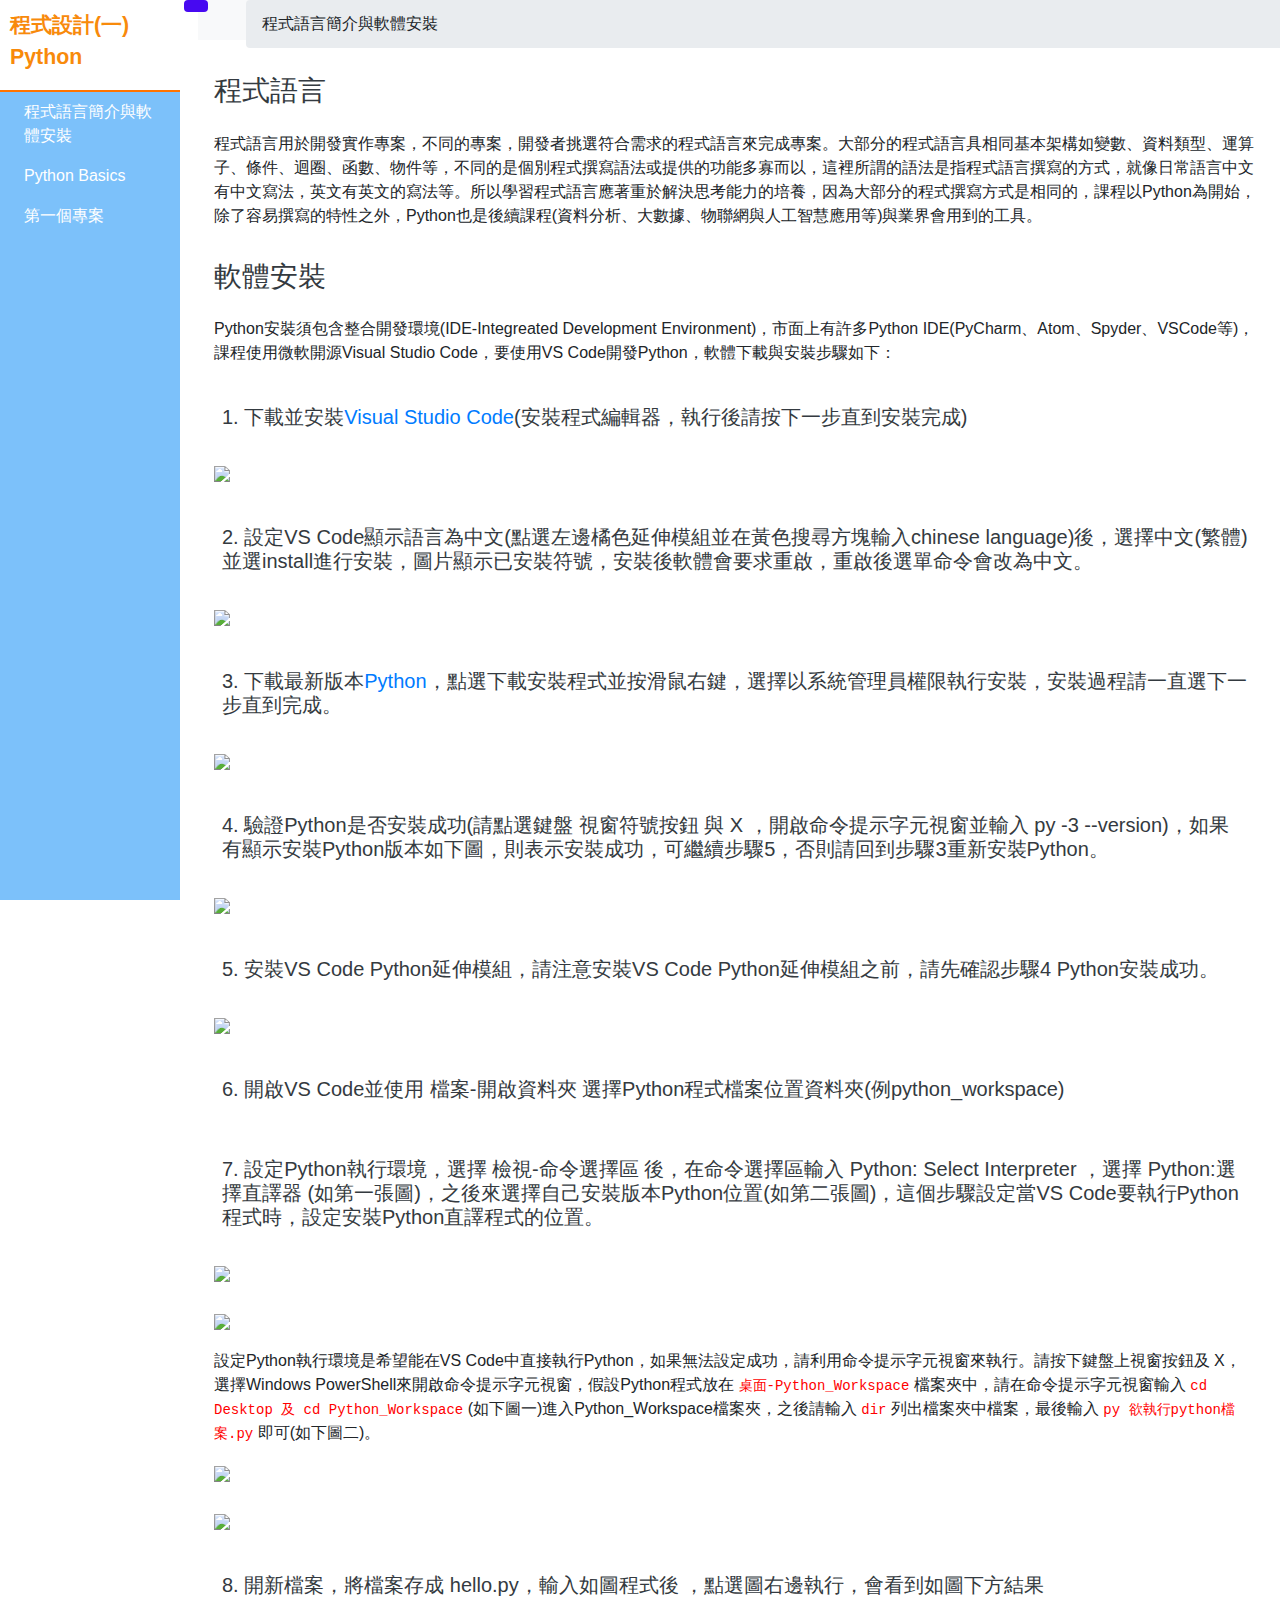
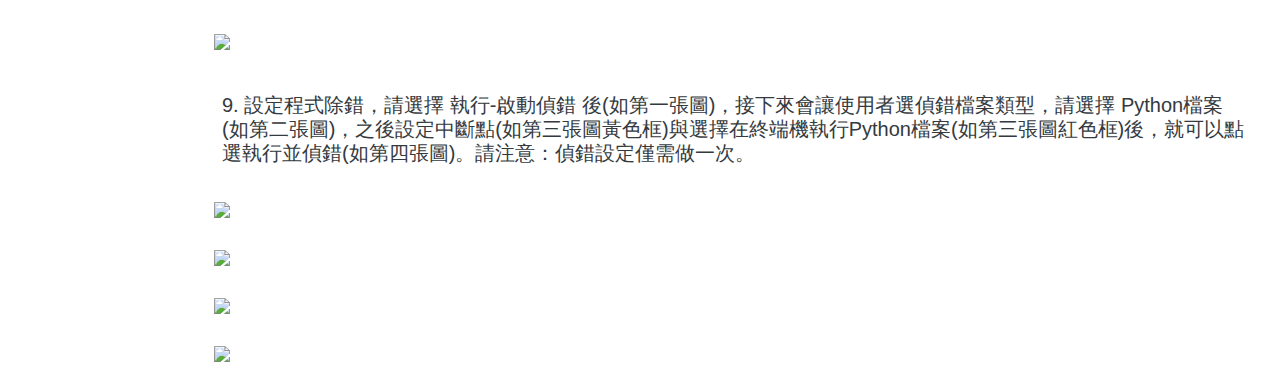
==== index.html @ 4d3f1aab "Add files via upload" ====
<!DOCTYPE html>
<html>
  <head>
    <meta charset="UTF-8" />
    <meta name="viewport" content="width=device-width, initial-scale=1.0" />
    <title>程式設計(一)</title>
    <link href="../css/bootstrap.min.css" rel="stylesheet"/>
    <link href="../css/all.min.css" rel="stylesheet"/>
    <link rel="stylesheet" href="css/style.css" />
  </head>

  <body>

    <!-- Side-Nav -->
    <div class="side-navbar active-nav d-flex justify-content-between flex-wrap flex-column" id="sidebar">
      <ul class="nav flex-column text-white w-100">
        <li class="nav-item" style="background-color: #fff;padding-left:10px;padding-top:10px;border-bottom: rgb(255, 115, 0) 2px solid;font-size: 16pt;">
          <p style="color:rgb(248, 138, 11);font-weight: 700;">程式設計(一)<br/>Python</p>
        </li>
        <li class="mx-2">
          <span class="menuitem"><a href="index.html" class="nav-link">程式語言簡介與軟體安裝</a></span>
        </li>
        <li class="nav-item">
          <div class="nav-link" href="#topic1" class="nav-item" data-bs-toggle="collapse" aria-expanded="false" aria-controls="topic1">
            <span class="mx-2">Python Basics</span>
            <i class="fas fa-angle-right"></i>
          </div>
          <div class="collapse" id="topic1">
            <ul>
              <li class="menuitem"><a class="nav-link" href="basics.html">Python語法、變數、資料類型與運算子</a></li>
            </ul>
            <ul>
              <li class="menuitem"><a class="nav-link" href="datatypefunctions.html">資料類型操作</a></li>
            </ul>
            <ul>
              <li class="menuitem"><a class="nav-link" href="progio-logics.html">程式輸入輸出、循序、條件與迴圈邏輯</a></li>
            </ul>
            <ul>
              <li class="menuitem"><a class="nav-link" href="#">函數、lambda函數與模組</a></li>
            </ul>
            <ul>
              <li class="menuitem"><a class="nav-link" href="#">物件、類別</a></li>
            </ul>
          </div>
        </li>     
        
        <li href="#" class="nav-link">
          <i class="fas fa-file"></i>
          <span class="mx-2">第一個專案</span>
        </li>
      </ul>
    </div>


    <!-- Main Wrapper -->
    <div class="p-2 my-container active-cont">
      <!-- Breadcrumb -->
      <div class="bg-light px-5" aria-label="breadcrumb" style="height:40px;position:fixed;width:100%;top:0;">
        <a class="btn border-0" id="menu-btn" style="position:fixed"><i class="fas fa-bars"></i></a>
        <ol class="breadcrumb">
          <li class="breadcrumb-item">程式語言簡介與軟體安裝</li>
        </ol>
      </div>
      <!--End Top Nav -->

      <!-- main page -->
      <div style="margin-top:50px;">
        <h3 class="text-dark p-3">程式語言</h3>
        <p class="px-3">
          程式語言用於開發實作專案，不同的專案，開發者挑選符合需求的程式語言來完成專案。大部分的程式語言具相同基本架構如變數、資料類型、運算子、條件、迴圈、函數、物件等，不同的是個別程式撰寫語法或提供的功能多寡而以，這裡所謂的語法是指程式語言撰寫的方式，就像日常語言中文有中文寫法，英文有英文的寫法等。所以學習程式語言應著重於解決思考能力的培養，因為大部分的程式撰寫方式是相同的，課程以Python為開始，除了容易撰寫的特性之外，Python也是後續課程(資料分析、大數據、物聯網與人工智慧應用等)與業界會用到的工具。
        </p>
        <h3 class="text-dark p-3">軟體安裝</h3>
        <p class="px-3">
          Python安裝須包含整合開發環境(IDE-Integreated Development Environment)，市面上有許多Python IDE(PyCharm、Atom、Spyder、VSCode等)，課程使用微軟開源Visual Studio Code，要使用VS Code開發Python，軟體下載與安裝步驟如下：
        </p>
        <h5 class="text-dark p-4">1. 下載並安裝<a href="https://code.visualstudio.com/download" target="_blank">Visual Studio Code</a>(安裝程式編輯器，執行後請按下一步直到安裝完成)</h5>
        <p class="px-3">
          <img src="imgs/intro/soft-1.png" width="60%"/>
        </p>
        <h5 class="text-dark p-4">2. 設定VS Code顯示語言為中文(點選左邊橘色延伸模組並在黃色搜尋方塊輸入chinese language)後，選擇中文(繁體)並選install進行安裝，圖片顯示已安裝符號，安裝後軟體會要求重啟，重啟後選單命令會改為中文。</h5>
        <p class="px-3">
          <img src="imgs/intro/soft-2.png" width="60%"/>
        </p>
        <h5 class="text-dark p-4">3. 下載最新版本<a href="https://www.python.org/downloads/" target="_blank">Python</a>，點選下載安裝程式並按滑鼠右鍵，選擇以系統管理員權限執行安裝，安裝過程請一直選下一步直到完成。</h5>
        <p class="px-3">
          <img src="imgs/intro/soft-3.png" width="60%"/>
        </p>
        <h5 class="text-dark p-4">4. 驗證Python是否安裝成功(請點選鍵盤 視窗符號按鈕 與 X ，開啟命令提示字元視窗並輸入 py -3 --version)，如果有顯示安裝Python版本如下圖，則表示安裝成功，可繼續步驟5，否則請回到步驟3重新安裝Python。</h5>
        <p class="px-3">
          <img src="imgs/intro/soft-5.png" width="60%"/>
        </p>
        <h5 class="text-dark p-4">5. 安裝VS Code Python延伸模組，請注意安裝VS Code Python延伸模組之前，請先確認步驟4 Python安裝成功。</h5>
        <p class="px-3">
          <img src="imgs/intro/soft-4.png" width="60%"/>
        </p>
        
        <h5 class="text-dark p-4">6. 開啟VS Code並使用 檔案-開啟資料夾 選擇Python程式檔案位置資料夾(例python_workspace)</h5>
        <h5 class="text-dark p-4">7. 設定Python執行環境，選擇 檢視-命令選擇區 後，在命令選擇區輸入 Python: Select Interpreter ，選擇 Python:選擇直譯器 (如第一張圖)，之後來選擇自己安裝版本Python位置(如第二張圖)，這個步驟設定當VS Code要執行Python程式時，設定安裝Python直譯程式的位置。</h5>
        <p class="px-3">
          <img src="imgs/intro/soft-6.png" width="60%"/><br/><br/>
          <img src="imgs/intro/soft-7.png" width="60%"/>
        </p>
        <p class="px-3">
          設定Python執行環境是希望能在VS Code中直接執行Python，如果無法設定成功，請利用命令提示字元視窗來執行。請按下鍵盤上視窗按鈕及 X，選擇Windows PowerShell來開啟命令提示字元視窗，假設Python程式放在 <code style="color:#f00">桌面-Python_Workspace</code> 檔案夾中，請在命令提示字元視窗輸入 <code style="color:#f00">cd Desktop 及 cd Python_Workspace</code> (如下圖一)進入Python_Workspace檔案夾，之後請輸入 <code style="color:#f00">dir</code> 列出檔案夾中檔案，最後輸入 <code style="color:#f00">py 欲執行python檔案.py</code> 即可(如下圖二)。
        </p>
        <p class="px-3">
          <img src="imgs/intro/soft-13.png" width="60%"/><br/><br/>
          <img src="imgs/intro/soft-14.png" width="60%"/>
        </p>
        <h5 class="text-dark p-4">8. 開新檔案，將檔案存成 hello.py，輸入如圖程式後 ，點選圖右邊執行，會看到如圖下方結果</h5>
        <p class="px-3">
          <img src="imgs/intro/soft-8.png" width="60%"/>
        </p>
        <h5 class="text-dark p-4">9. 設定程式除錯，請選擇 執行-啟動偵錯 後(如第一張圖)，接下來會讓使用者選偵錯檔案類型，請選擇 Python檔案 (如第二張圖)，之後設定中斷點(如第三張圖黃色框)與選擇在終端機執行Python檔案(如第三張圖紅色框)後，就可以點選執行並偵錯(如第四張圖)。請注意：偵錯設定僅需做一次。</h5>
        <p class="px-3">
          <img src="imgs/intro/soft-9.png" width="60%"/><br/><br/>
          <img src="imgs/intro/soft-10.png" width="60%"/><br/><br/>
          <img src="imgs/intro/soft-11.png" width="60%"/><br/><br/>
          <img src="imgs/intro/soft-12.png" width="60%"/>
        </p>
      </div>
    </div>

    <!-- bootstrap js -->
    <script src="../js/popper.min.js"></script>
    <script src="../js/bootstrap.bundle.min.js"></script>  
    
    <!-- custom js -->
    <script>
      var menu_btn = document.querySelector("#menu-btn");
      var sidebar = document.querySelector("#sidebar");
      var container = document.querySelector(".my-container");
      menu_btn.addEventListener("click", () => {
        sidebar.classList.toggle("active-nav");
        container.classList.toggle("active-cont");
      });
    </script>
  </body>
</html>
---- css/style.css ----
* {
  margin: 0;
  padding: 0;
  box-sizing: border-box;
}

body {
  min-height: 100vh;
  background-color: #fff;
}



.nav-link {
  color:#fff;
  font-size: 12pt;
}
.side-navbar {
  width: 180px;
  height: 100%;
  position: fixed;
  margin-left: -300px;
  background-color: #7cc1fa;
  transition: 0.5s;
}

.nav-link:active,
.nav-link:focus,
.nav-link:hover {
  background-color: #ffffff26;
  color:rgb(56, 49, 59);
  cursor:pointer;
}

.my-container {
  transition: 0.4s;
}

.active-nav {
  margin-left: 0;
}

/* for main section */
.active-cont {
  margin-left: 190px;
}

#menu-btn {
  background-color: #4709f1;
  color: #fff;
  margin-left: -62px;
}

.my-container input {
  border-radius: 2rem;
  padding: 2px 20px;
}
.submenu {
  padding-left: 15px;
  color:#fff;
  font-size: 10pt;
}
.menuitem  {
  color: rgb(255, 255, 255);
  font-size: 12pt;
  text-decoration: none;
  display: block;
}
.menuitem:hover {
  color:rgb(51, 51, 51);
}

pre code {
  color:green;
  display: block;
  background: none;
  white-space: pre;
  max-width: 80%;
  padding: 0;
  margin-top:-20px;
}
h5{
  color:rgb(212, 0, 0);
  font-weight: 500;
}
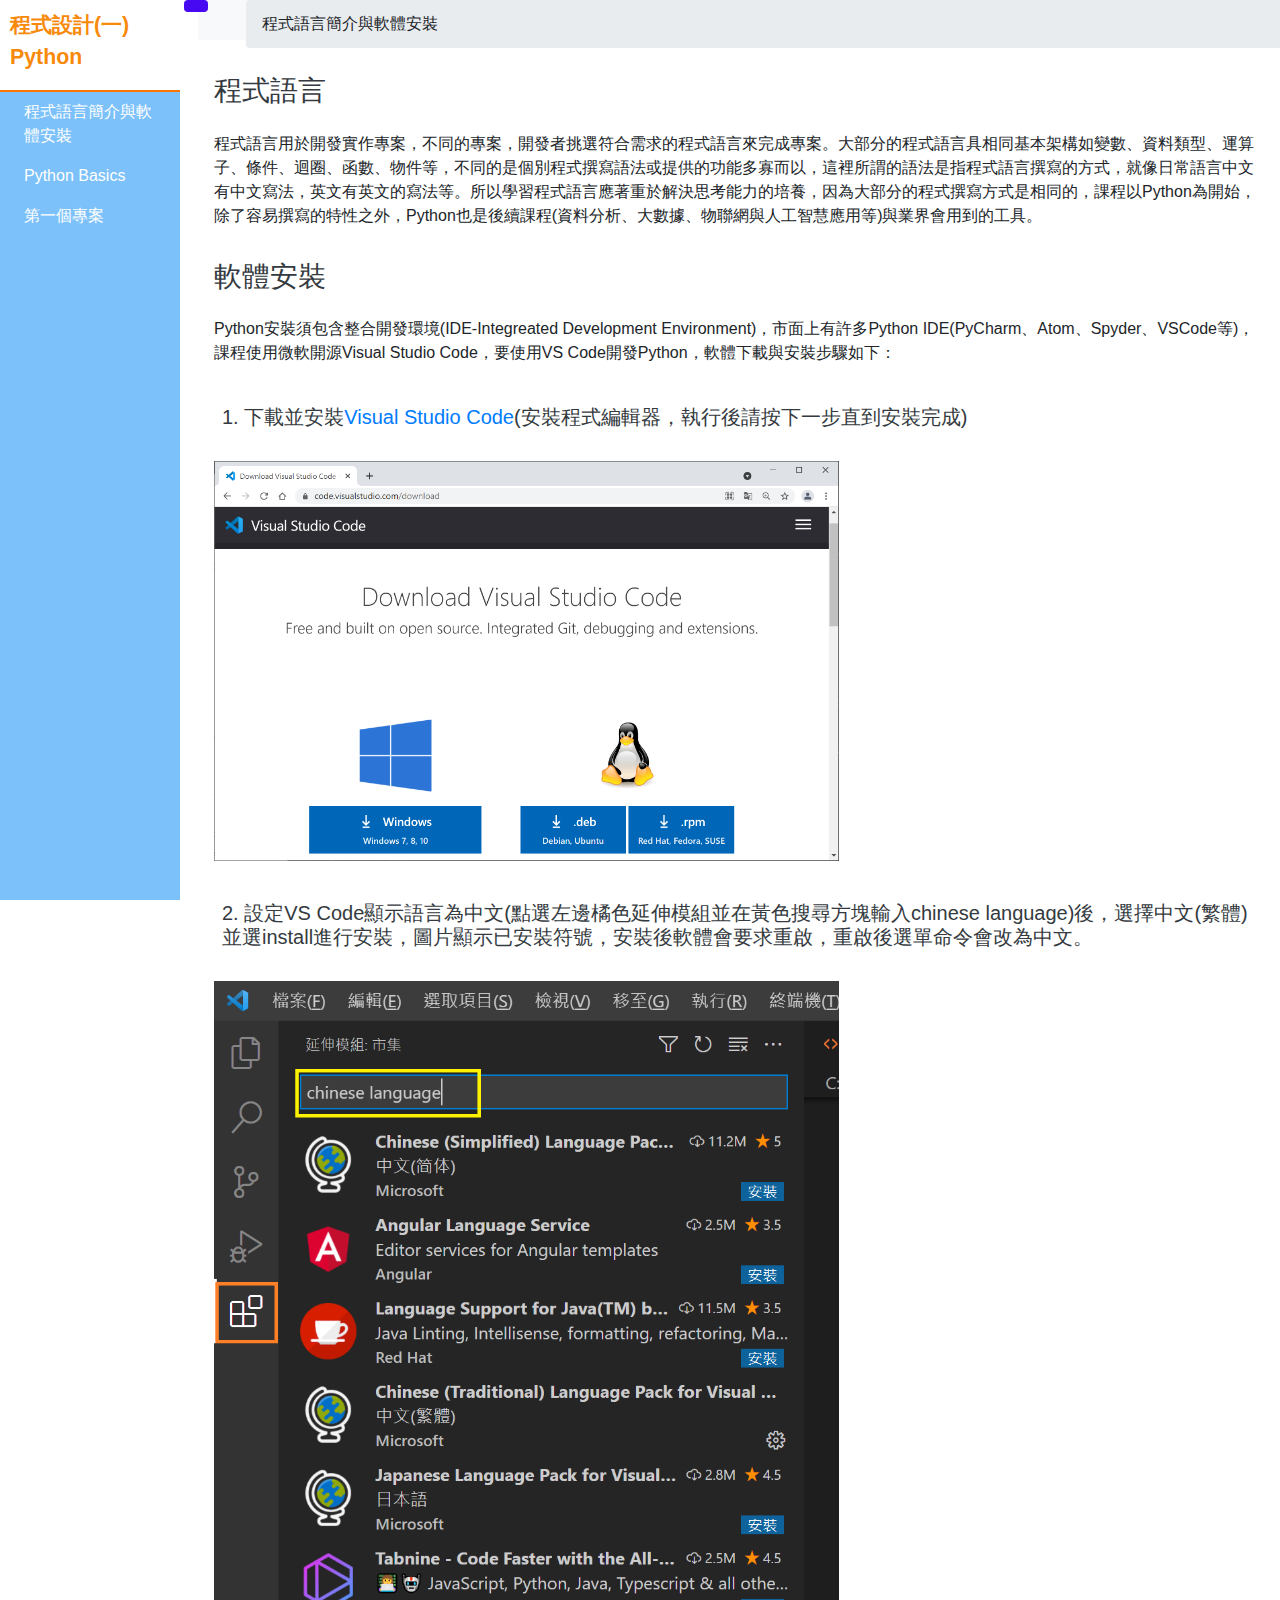
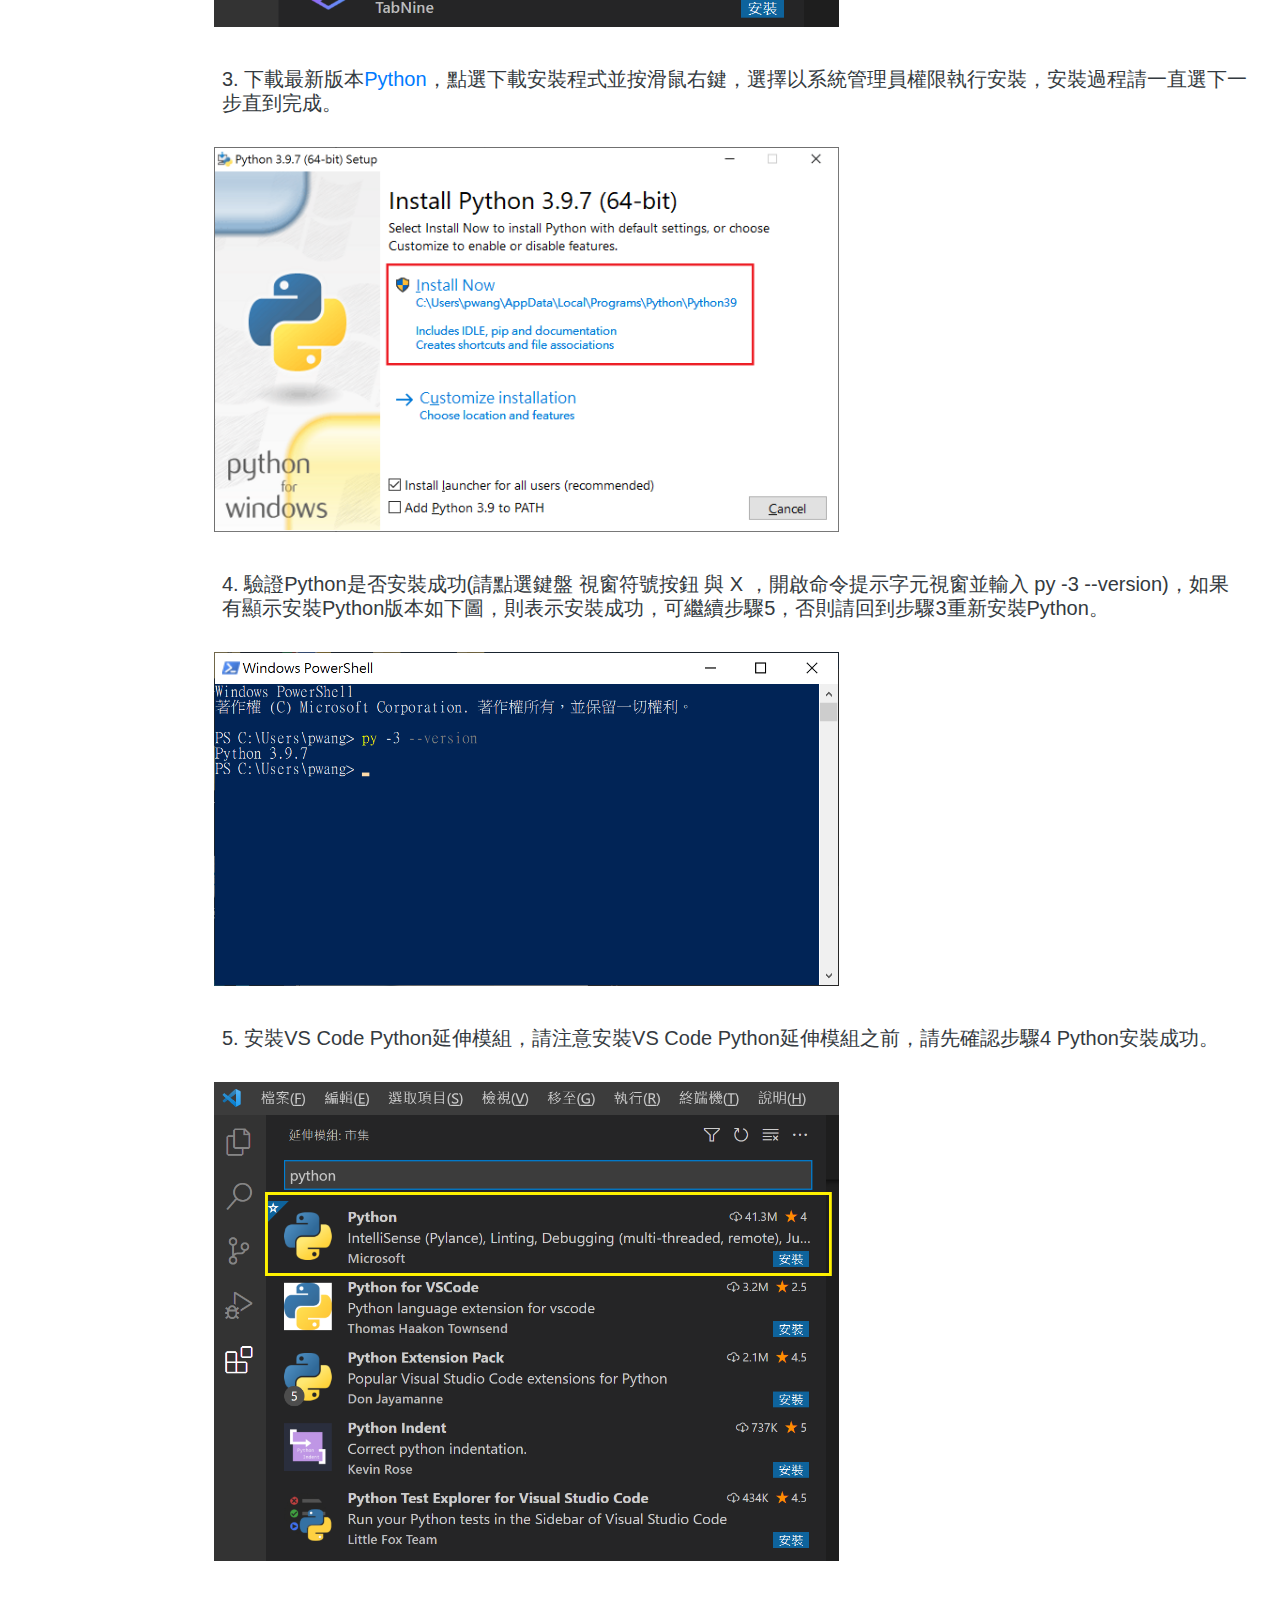
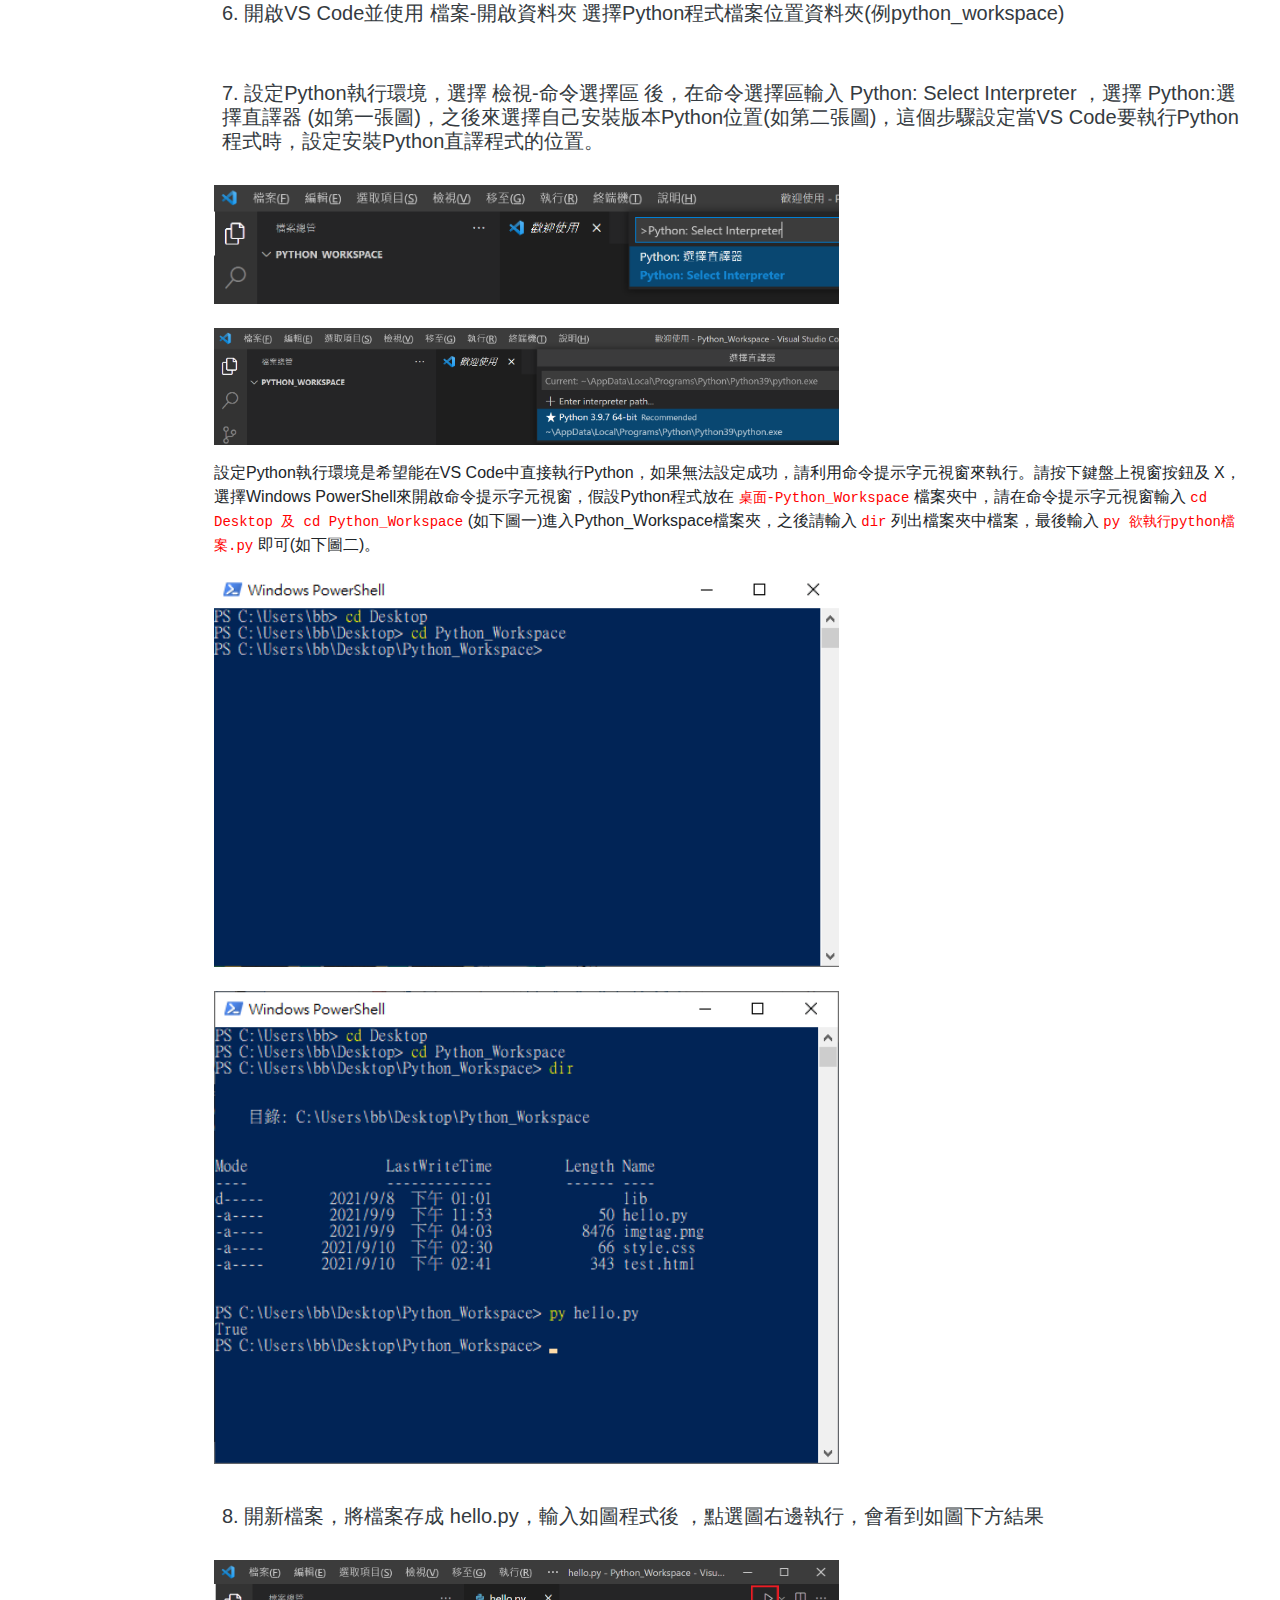
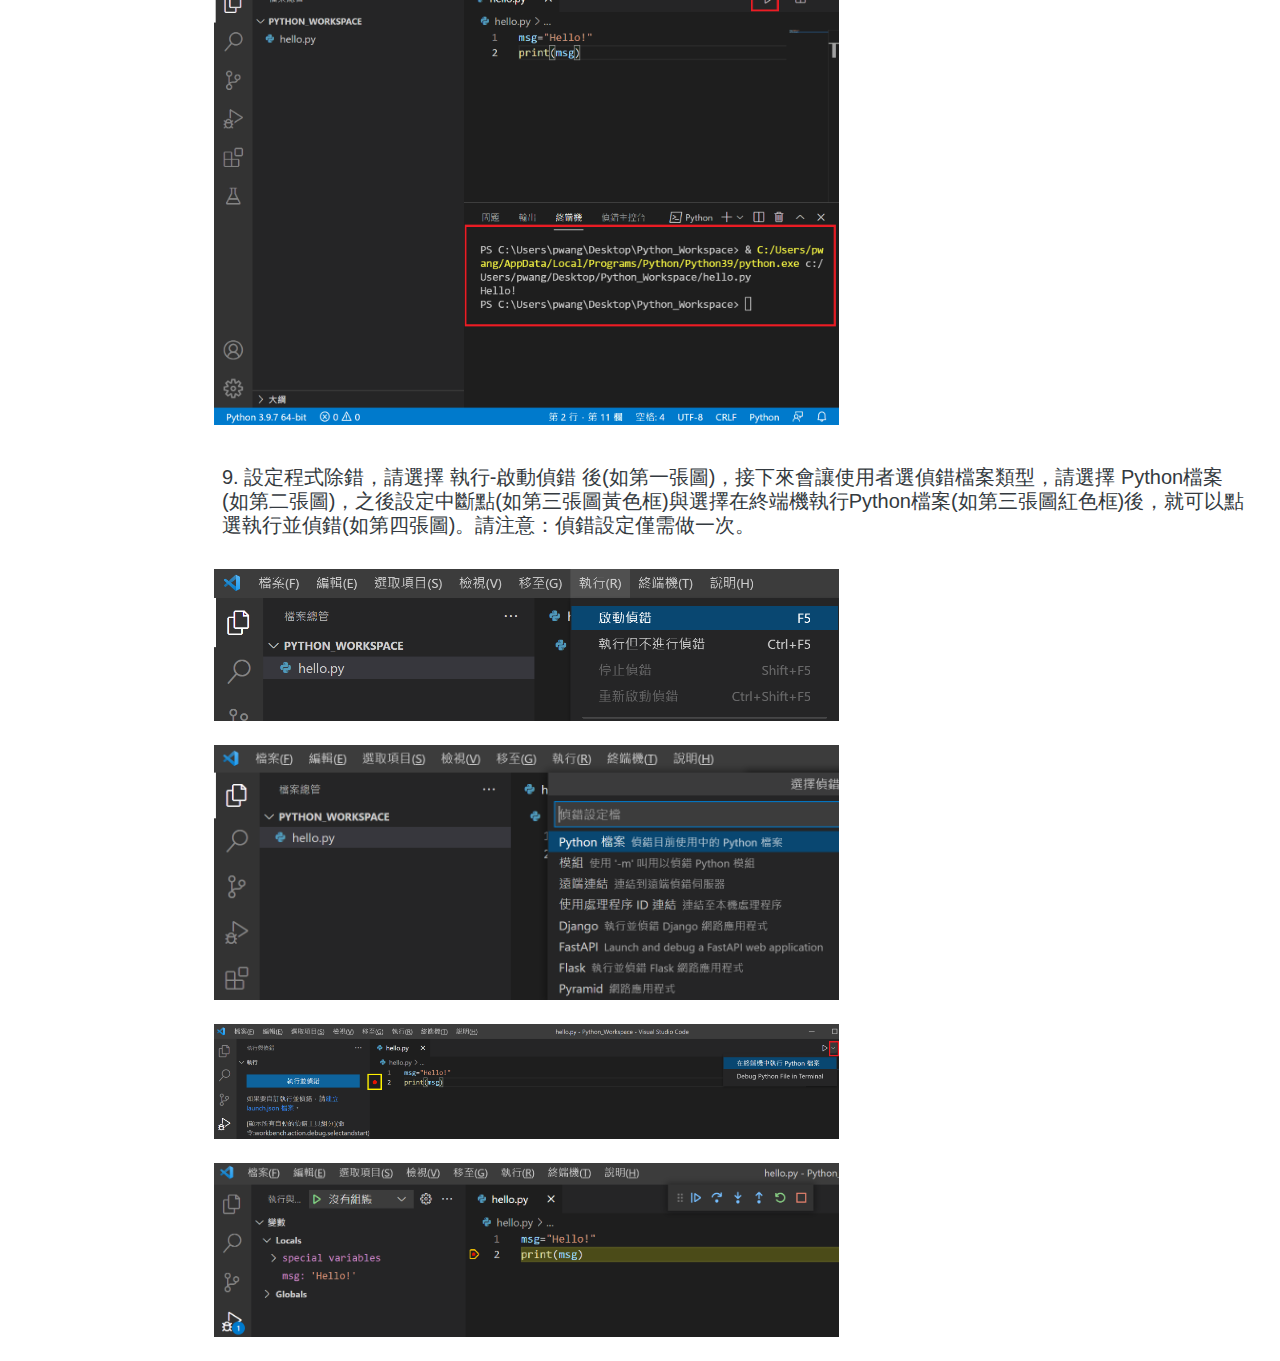
==== commit cb282712: "Add files via upload" ====
--- a/index.html
+++ b/index.html
@@ -4,8 +4,8 @@
     <meta charset="UTF-8" />
     <meta name="viewport" content="width=device-width, initial-scale=1.0" />
     <title>程式設計(一)</title>
-    <link href="../css/bootstrap.min.css" rel="stylesheet"/>
-    <link href="../css/all.min.css" rel="stylesheet"/>
+    <link href="css/bootstrap.min.css" rel="stylesheet"/>
+    <link href="css/all.min.css" rel="stylesheet"/>
     <link rel="stylesheet" href="css/style.css" />
   </head>
 
@@ -122,8 +122,8 @@
     </div>
 
     <!-- bootstrap js -->
-    <script src="../js/popper.min.js"></script>
-    <script src="../js/bootstrap.bundle.min.js"></script>  
+    <script src="js/popper.min.js"></script>
+    <script src="js/bootstrap.bundle.min.js"></script>  
     
     <!-- custom js -->
     <script>
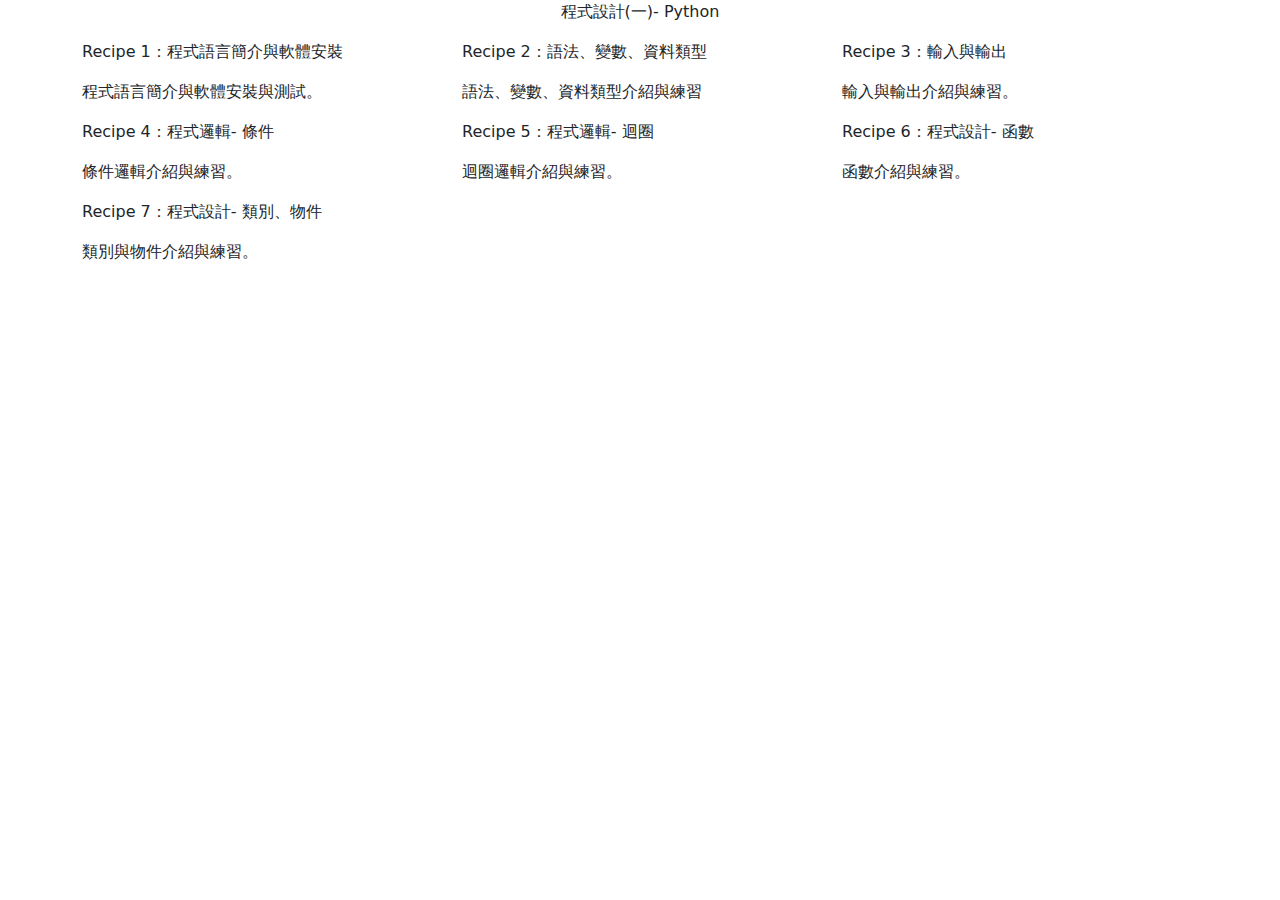
==== commit 1310be09: "Add files via upload" ====
--- a/index.html
+++ b/index.html
@@ -1,139 +1,68 @@
 <!DOCTYPE html>
 <html>
-  <head>
-    <meta charset="UTF-8" />
-    <meta name="viewport" content="width=device-width, initial-scale=1.0" />
-    <title>程式設計(一)</title>
-    <link href="css/bootstrap.min.css" rel="stylesheet"/>
-    <link href="css/all.min.css" rel="stylesheet"/>
-    <link rel="stylesheet" href="css/style.css" />
-  </head>
 
-  <body>
+<head>
+    <meta charset="utf-8">
+    <meta name="viewport" content="width=device-width, initial-scale=1.0">
+    <meta http-equiv="X-UA-Compatible" content="IE=edge">
+    <title>網頁程式設計- ASP.Net Core</title>
+    <link rel="stylesheet" href="css/style.css">
+    <link rel="stylesheet" href="css/bootstrap.min.css">
+</head>
 
-    <!-- Side-Nav -->
-    <div class="side-navbar active-nav d-flex justify-content-between flex-wrap flex-column" id="sidebar">
-      <ul class="nav flex-column text-white w-100">
-        <li class="nav-item" style="background-color: #fff;padding-left:10px;padding-top:10px;border-bottom: rgb(255, 115, 0) 2px solid;font-size: 16pt;">
-          <p style="color:rgb(248, 138, 11);font-weight: 700;">程式設計(一)<br/>Python</p>
-        </li>
-        <li class="mx-2">
-          <span class="menuitem"><a href="index.html" class="nav-link">程式語言簡介與軟體安裝</a></span>
-        </li>
-        <li class="nav-item">
-          <div class="nav-link" href="#topic1" class="nav-item" data-bs-toggle="collapse" aria-expanded="false" aria-controls="topic1">
-            <span class="mx-2">Python Basics</span>
-            <i class="fas fa-angle-right"></i>
+<body>
+    <div class="container" style="min-width:960px">
+      <div class="b-1">
+        <p class="pagetitle text-center">程式設計(一)- Python</p>
+      </div>
+      <div class="row">
+        <!--課程單元-->
+        <div class="col-4">
+          <div class="unitbox" onclick="window.location.href='recipe1.html'">
+            <p class="unittitle">Recipe 1：程式語言簡介與軟體安裝</p>
+            <p>程式語言簡介與軟體安裝與測試。</p>
           </div>
-          <div class="collapse" id="topic1">
-            <ul>
-              <li class="menuitem"><a class="nav-link" href="basics.html">Python語法、變數、資料類型與運算子</a></li>
-            </ul>
-            <ul>
-              <li class="menuitem"><a class="nav-link" href="datatypefunctions.html">資料類型操作</a></li>
-            </ul>
-            <ul>
-              <li class="menuitem"><a class="nav-link" href="progio-logics.html">程式輸入輸出、循序、條件與迴圈邏輯</a></li>
-            </ul>
-            <ul>
-              <li class="menuitem"><a class="nav-link" href="#">函數、lambda函數與模組</a></li>
-            </ul>
-            <ul>
-              <li class="menuitem"><a class="nav-link" href="#">物件、類別</a></li>
-            </ul>
+        </div>
+        <div class="col-4">
+          <div class="unitbox" onclick="window.location.href='recipe2.html'">
+            <p class="unittitle">Recipe 2：語法、變數、資料類型</p>
+            <p>語法、變數、資料類型介紹與練習</p>
           </div>
-        </li>     
-        
-        <li href="#" class="nav-link">
-          <i class="fas fa-file"></i>
-          <span class="mx-2">第一個專案</span>
-        </li>
-      </ul>
+        </div>
+        <div class="col-4">
+          <div class="unitbox" onclick="window.location.href='recipe3.html'">
+            <p class="unittitle">Recipe 3：輸入與輸出</p>
+            <p>輸入與輸出介紹與練習。</p>
+          </div>
+        </div>
+        <div class="col-4">
+          <div class="unitbox" onclick="window.location.href='recip4.html'">
+            <p class="unittitle">Recipe 4：程式邏輯- 條件</p>
+            <p>條件邏輯介紹與練習。</p>
+          </div>
+        </div>
+        <div class="col-4">
+          <div class="unitbox" onclick="window.location.href='recipe5.html'">
+            <p class="unittitle">Recipe 5：程式邏輯- 迴圈</p>
+            <p>迴圈邏輯介紹與練習。</p>
+          </div>
+        </div>
+        <div class="col-4">
+          <div class="unitbox" onclick="window.location.href='recipe6.html'">
+            <p class="unittitle">Recipe 6：程式設計- 函數</p>
+            <p>函數介紹與練習。</p>
+          </div>
+        </div>
+        <div class="col-4">
+          <div class="unitbox" onclick="window.location.href='recipe7.html'">
+            <p class="unittitle">Recipe 7：程式設計- 類別、物件</p>
+            <p>類別與物件介紹與練習。</p>
+          </div>
+        </div>
+      </div>
+
     </div>
+    
+</body>
 
-
-    <!-- Main Wrapper -->
-    <div class="p-2 my-container active-cont">
-      <!-- Breadcrumb -->
-      <div class="bg-light px-5" aria-label="breadcrumb" style="height:40px;position:fixed;width:100%;top:0;">
-        <a class="btn border-0" id="menu-btn" style="position:fixed"><i class="fas fa-bars"></i></a>
-        <ol class="breadcrumb">
-          <li class="breadcrumb-item">程式語言簡介與軟體安裝</li>
-        </ol>
-      </div>
-      <!--End Top Nav -->
-
-      <!-- main page -->
-      <div style="margin-top:50px;">
-        <h3 class="text-dark p-3">程式語言</h3>
-        <p class="px-3">
-          程式語言用於開發實作專案，不同的專案，開發者挑選符合需求的程式語言來完成專案。大部分的程式語言具相同基本架構如變數、資料類型、運算子、條件、迴圈、函數、物件等，不同的是個別程式撰寫語法或提供的功能多寡而以，這裡所謂的語法是指程式語言撰寫的方式，就像日常語言中文有中文寫法，英文有英文的寫法等。所以學習程式語言應著重於解決思考能力的培養，因為大部分的程式撰寫方式是相同的，課程以Python為開始，除了容易撰寫的特性之外，Python也是後續課程(資料分析、大數據、物聯網與人工智慧應用等)與業界會用到的工具。
-        </p>
-        <h3 class="text-dark p-3">軟體安裝</h3>
-        <p class="px-3">
-          Python安裝須包含整合開發環境(IDE-Integreated Development Environment)，市面上有許多Python IDE(PyCharm、Atom、Spyder、VSCode等)，課程使用微軟開源Visual Studio Code，要使用VS Code開發Python，軟體下載與安裝步驟如下：
-        </p>
-        <h5 class="text-dark p-4">1. 下載並安裝<a href="https://code.visualstudio.com/download" target="_blank">Visual Studio Code</a>(安裝程式編輯器，執行後請按下一步直到安裝完成)</h5>
-        <p class="px-3">
-          <img src="imgs/intro/soft-1.png" width="60%"/>
-        </p>
-        <h5 class="text-dark p-4">2. 設定VS Code顯示語言為中文(點選左邊橘色延伸模組並在黃色搜尋方塊輸入chinese language)後，選擇中文(繁體)並選install進行安裝，圖片顯示已安裝符號，安裝後軟體會要求重啟，重啟後選單命令會改為中文。</h5>
-        <p class="px-3">
-          <img src="imgs/intro/soft-2.png" width="60%"/>
-        </p>
-        <h5 class="text-dark p-4">3. 下載最新版本<a href="https://www.python.org/downloads/" target="_blank">Python</a>，點選下載安裝程式並按滑鼠右鍵，選擇以系統管理員權限執行安裝，安裝過程請一直選下一步直到完成。</h5>
-        <p class="px-3">
-          <img src="imgs/intro/soft-3.png" width="60%"/>
-        </p>
-        <h5 class="text-dark p-4">4. 驗證Python是否安裝成功(請點選鍵盤 視窗符號按鈕 與 X ，開啟命令提示字元視窗並輸入 py -3 --version)，如果有顯示安裝Python版本如下圖，則表示安裝成功，可繼續步驟5，否則請回到步驟3重新安裝Python。</h5>
-        <p class="px-3">
-          <img src="imgs/intro/soft-5.png" width="60%"/>
-        </p>
-        <h5 class="text-dark p-4">5. 安裝VS Code Python延伸模組，請注意安裝VS Code Python延伸模組之前，請先確認步驟4 Python安裝成功。</h5>
-        <p class="px-3">
-          <img src="imgs/intro/soft-4.png" width="60%"/>
-        </p>
-        
-        <h5 class="text-dark p-4">6. 開啟VS Code並使用 檔案-開啟資料夾 選擇Python程式檔案位置資料夾(例python_workspace)</h5>
-        <h5 class="text-dark p-4">7. 設定Python執行環境，選擇 檢視-命令選擇區 後，在命令選擇區輸入 Python: Select Interpreter ，選擇 Python:選擇直譯器 (如第一張圖)，之後來選擇自己安裝版本Python位置(如第二張圖)，這個步驟設定當VS Code要執行Python程式時，設定安裝Python直譯程式的位置。</h5>
-        <p class="px-3">
-          <img src="imgs/intro/soft-6.png" width="60%"/><br/><br/>
-          <img src="imgs/intro/soft-7.png" width="60%"/>
-        </p>
-        <p class="px-3">
-          設定Python執行環境是希望能在VS Code中直接執行Python，如果無法設定成功，請利用命令提示字元視窗來執行。請按下鍵盤上視窗按鈕及 X，選擇Windows PowerShell來開啟命令提示字元視窗，假設Python程式放在 <code style="color:#f00">桌面-Python_Workspace</code> 檔案夾中，請在命令提示字元視窗輸入 <code style="color:#f00">cd Desktop 及 cd Python_Workspace</code> (如下圖一)進入Python_Workspace檔案夾，之後請輸入 <code style="color:#f00">dir</code> 列出檔案夾中檔案，最後輸入 <code style="color:#f00">py 欲執行python檔案.py</code> 即可(如下圖二)。
-        </p>
-        <p class="px-3">
-          <img src="imgs/intro/soft-13.png" width="60%"/><br/><br/>
-          <img src="imgs/intro/soft-14.png" width="60%"/>
-        </p>
-        <h5 class="text-dark p-4">8. 開新檔案，將檔案存成 hello.py，輸入如圖程式後 ，點選圖右邊執行，會看到如圖下方結果</h5>
-        <p class="px-3">
-          <img src="imgs/intro/soft-8.png" width="60%"/>
-        </p>
-        <h5 class="text-dark p-4">9. 設定程式除錯，請選擇 執行-啟動偵錯 後(如第一張圖)，接下來會讓使用者選偵錯檔案類型，請選擇 Python檔案 (如第二張圖)，之後設定中斷點(如第三張圖黃色框)與選擇在終端機執行Python檔案(如第三張圖紅色框)後，就可以點選執行並偵錯(如第四張圖)。請注意：偵錯設定僅需做一次。</h5>
-        <p class="px-3">
-          <img src="imgs/intro/soft-9.png" width="60%"/><br/><br/>
-          <img src="imgs/intro/soft-10.png" width="60%"/><br/><br/>
-          <img src="imgs/intro/soft-11.png" width="60%"/><br/><br/>
-          <img src="imgs/intro/soft-12.png" width="60%"/>
-        </p>
-      </div>
-    </div>
-
-    <!-- bootstrap js -->
-    <script src="js/popper.min.js"></script>
-    <script src="js/bootstrap.bundle.min.js"></script>  
-    
-    <!-- custom js -->
-    <script>
-      var menu_btn = document.querySelector("#menu-btn");
-      var sidebar = document.querySelector("#sidebar");
-      var container = document.querySelector(".my-container");
-      menu_btn.addEventListener("click", () => {
-        sidebar.classList.toggle("active-nav");
-        container.classList.toggle("active-cont");
-      });
-    </script>
-  </body>
-</html>
+</html>--- a/css/style.css
+++ b/css/style.css
@@ -7,6 +7,20 @@
 body {
   min-height: 100vh;
   background-color: #fff;
+  font-size: 14pt;
+  text-align: justify;
+}
+pre code {
+  color:#000;
+  display: block;
+  background-color:rgb(230, 227, 227);
+  white-space: pre;
+  -webkit-overflow-scrolling: touch;
+  overflow-x: scroll;
+  max-width: 100%;
+  min-width: 100px;
+  padding: 0px;
+  margin-top:-20px;
 }
 
 
@@ -20,7 +34,7 @@
   height: 100%;
   position: fixed;
   margin-left: -300px;
-  background-color: #7cc1fa;
+  background-color: #0f6cb8;
   transition: 0.5s;
 }
 
@@ -28,7 +42,7 @@
 .nav-link:focus,
 .nav-link:hover {
   background-color: #ffffff26;
-  color:rgb(56, 49, 59);
+  color:rgb(255, 255, 255);
   cursor:pointer;
 }
 
@@ -70,15 +84,6 @@
   color:rgb(51, 51, 51);
 }
 
-pre code {
-  color:green;
-  display: block;
-  background: none;
-  white-space: pre;
-  max-width: 80%;
-  padding: 0;
-  margin-top:-20px;
-}
 h5{
   color:rgb(212, 0, 0);
   font-weight: 500;
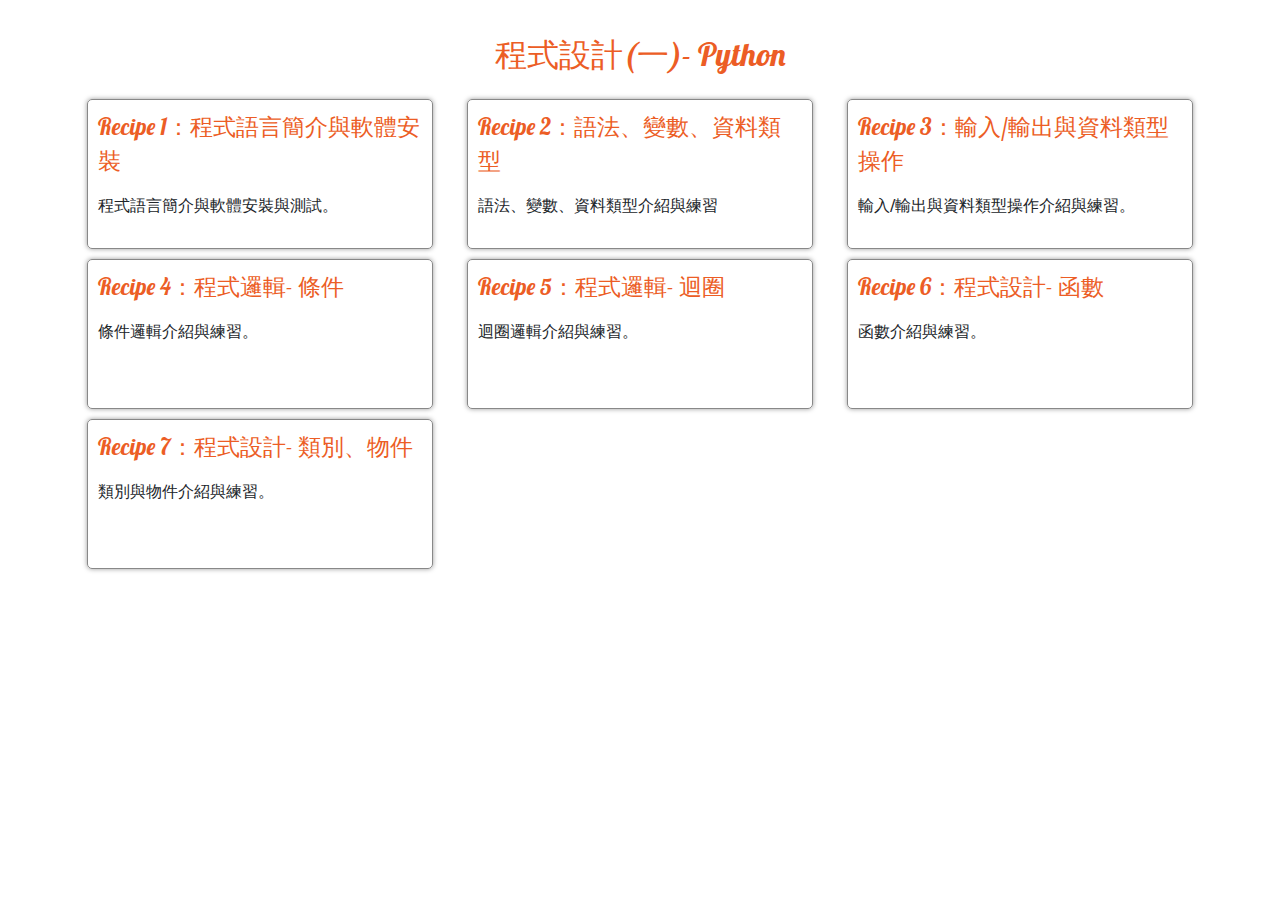
==== commit 343d9f2c: "Add files via upload" ====
--- a/index.html
+++ b/index.html
@@ -31,8 +31,8 @@
         </div>
         <div class="col-4">
           <div class="unitbox" onclick="window.location.href='recipe3.html'">
-            <p class="unittitle">Recipe 3：輸入與輸出</p>
-            <p>輸入與輸出介紹與練習。</p>
+            <p class="unittitle">Recipe 3：輸入/輸出與資料類型操作</p>
+            <p>輸入/輸出與資料類型操作介紹與練習。</p>
           </div>
         </div>
         <div class="col-4">
--- a/css/style.css
+++ b/css/style.css
@@ -1,91 +1,115 @@
-* {
-  margin: 0;
-  padding: 0;
-  box-sizing: border-box;
+
+@import "https://fonts.googleapis.com/css?family=Lobster:300,400,500,600,700";
+
+.pagetitle {
+    font-family: 'Lobster', sans-serif;
+    color:rgb(236, 93, 37);
+    font-size: 24pt;
+    margin-top:30px;
+}
+.sectiontitle {
+    margin-top:10px;
+    color:rgb(39, 14, 200);
+    font-size: 20pt;
+    padding-left:20px;
+    font-weight: bold;
+}
+.unittitle {
+    font-family: 'Lobster', sans-serif;
+    color:rgb(236, 93, 37);
+    font-size: 17pt;
+}
+.unitbox {
+    height:150px;
+    border:1px #888 solid;
+    border-radius: 5px;
+    padding: 10px;
+    vertical-align: middle;
+    box-shadow: 0px 0px 5px #9a9a9a;
+    margin:5px;
+}
+.unitbox:hover {
+    color:#a30336;
+    cursor:pointer;
+    height:150px;
+    border:2px #ff6b54 solid;
+    border-radius: 5px;
+    padding: 10px;
+    vertical-align: middle;
+    box-shadow: 0px 0px 10px #f6a3a3;
 }
 
-body {
-  min-height: 100vh;
-  background-color: #fff;
-  font-size: 14pt;
-  text-align: justify;
+.main {
+    padding:20px 40px 20px 20px;
+    width:100%;
 }
-pre code {
-  color:#000;
-  display: block;
-  background-color:rgb(230, 227, 227);
-  white-space: pre;
-  -webkit-overflow-scrolling: touch;
-  overflow-x: scroll;
-  max-width: 100%;
-  min-width: 100px;
-  padding: 0px;
-  margin-top:-20px;
+
+.unititem {
+    width:220px;
+    border:1px #a5a5a5 solid;
+    border-radius: 5px;
+    padding: 10px;
+    vertical-align: middle;
+    box-shadow: 0px 0px 5px #a1a1a1;
+    display:flex;
+    align-items: center;
+    margin:10px;
+}
+.unititem div {
+    display:flex;
+    padding: 5px;
+}
+
+.recipetitle{
+    font-family: 'Lobster', sans-serif;
+    color:#2404a7;
+    font-size: 24pt;
+}
+.recipecontent{
+    color:#2f2f2f;
+    font-size: 14pt;
+}
+
+a.bookmark:link {
+    color:rgb(188, 2, 12) !important;
+}
+a.bookmark:visited {
+    color:rgb(188, 2, 12) !important;
+}
+
+em {
+    color:rgb(237, 88, 18);
+}
+
+.codeblock {
+    width:100%;
+    padding-left:20px;
+    padding-right:20px;
+    border:none;
+    border-radius:5px;
+    background-color: rgb(0, 0, 0);
+    margin-top:10px;
+    white-space: pre-wrap;
+    color:#1ef758;
+}
+
+.backbtn {
+    position:fixed;
+    z-index:999;
+    top:10px;
+    right:30px;
+    font-size:10pt;
+}
+.topbtn {
+    position:fixed;
+    z-index:999;
+    bottom:30px;
+    right:30px;
+    font-size:10pt;
+}
+mark {
+    background-color:rgb(255, 255, 45);
+    padding:0px !important;
 }
 
 
-
-.nav-link {
-  color:#fff;
-  font-size: 12pt;
-}
-.side-navbar {
-  width: 180px;
-  height: 100%;
-  position: fixed;
-  margin-left: -300px;
-  background-color: #0f6cb8;
-  transition: 0.5s;
-}
-
-.nav-link:active,
-.nav-link:focus,
-.nav-link:hover {
-  background-color: #ffffff26;
-  color:rgb(255, 255, 255);
-  cursor:pointer;
-}
-
-.my-container {
-  transition: 0.4s;
-}
-
-.active-nav {
-  margin-left: 0;
-}
-
-/* for main section */
-.active-cont {
-  margin-left: 190px;
-}
-
-#menu-btn {
-  background-color: #4709f1;
-  color: #fff;
-  margin-left: -62px;
-}
-
-.my-container input {
-  border-radius: 2rem;
-  padding: 2px 20px;
-}
-.submenu {
-  padding-left: 15px;
-  color:#fff;
-  font-size: 10pt;
-}
-.menuitem  {
-  color: rgb(255, 255, 255);
-  font-size: 12pt;
-  text-decoration: none;
-  display: block;
-}
-.menuitem:hover {
-  color:rgb(51, 51, 51);
-}
-
-h5{
-  color:rgb(212, 0, 0);
-  font-weight: 500;
-}
-
